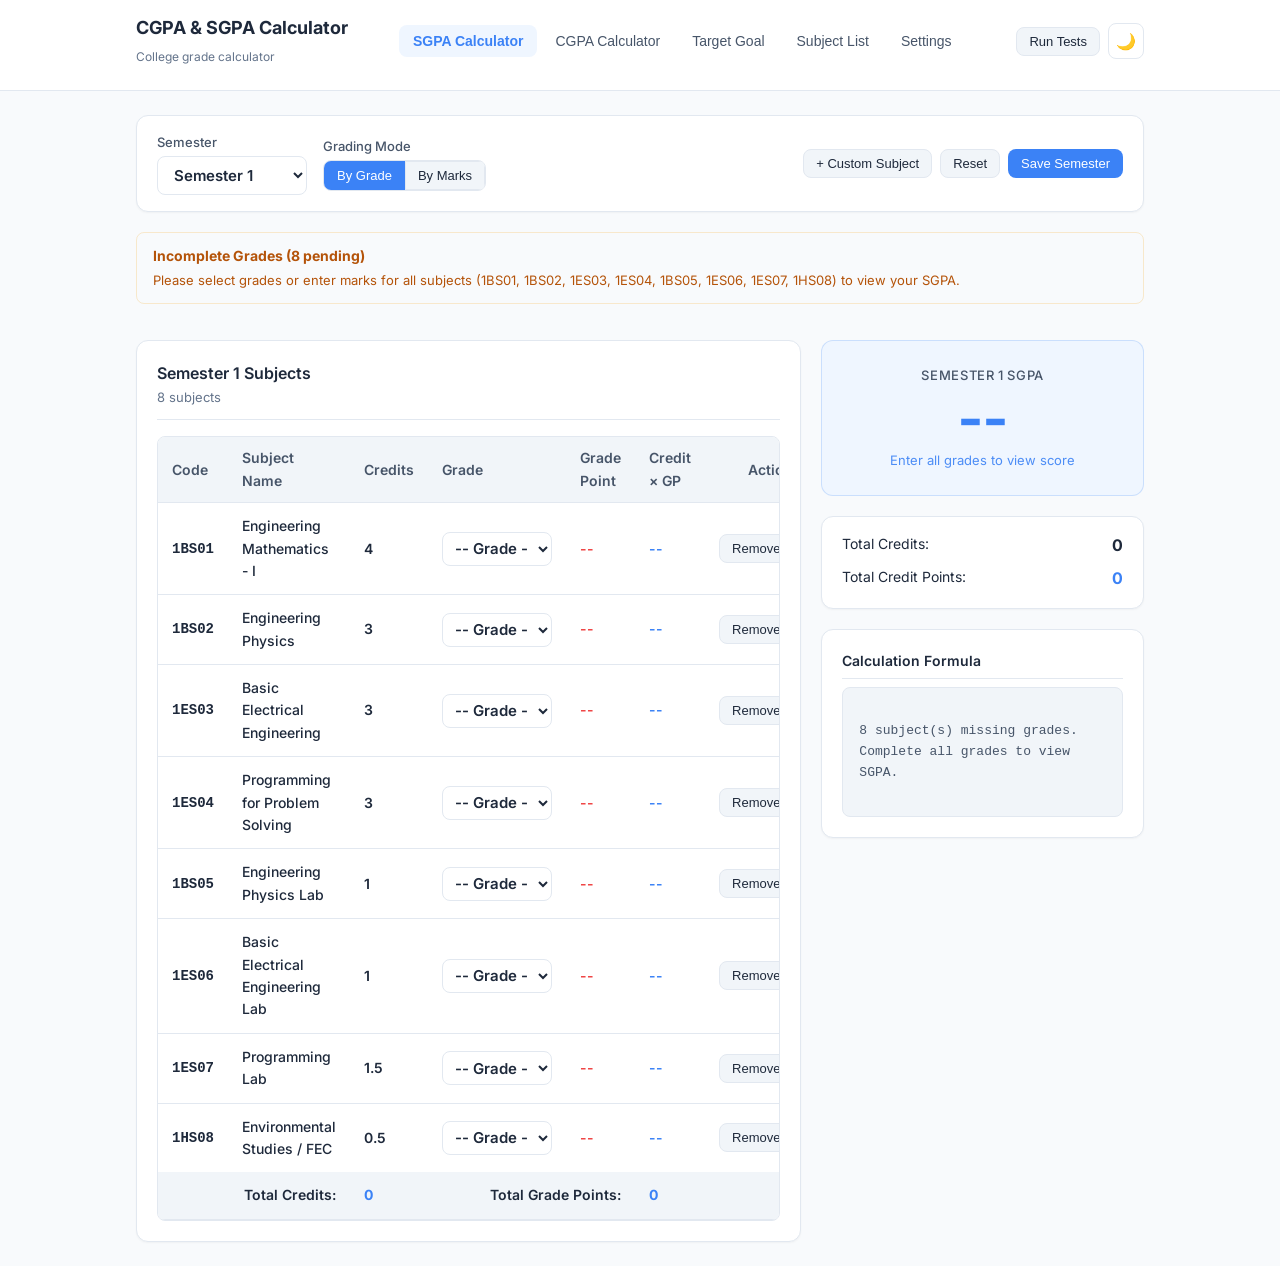
==== index.html @ 7ac9d003 "first commit" ====
<!DOCTYPE html>
<html lang="en">
<head>
  <meta charset="UTF-8">
  <meta name="viewport" content="width=device-width, initial-scale=1.0">
  <title>CGPA & SGPA Calculator — Academic Performance Suite</title>
  <meta name="description" content="Accurate, credit-weighted SGPA and CGPA calculator for college students with custom subjects, marks mapping, and performance analytics.">
  <link rel="stylesheet" href="./css/styles.css">
</head>
<body>

  <!-- Navigation Bar Container -->
  <div id="navbar-root"></div>

  <!-- Main View Container -->
  <main id="main-content-root" class="app-container"></main>

  <!-- Modal Dialog Root -->
  <div id="modal-root"></div>

  <!-- Main App Module -->
  <script type="module" src="./js/app.js"></script>
</body>
</html>
---- css/styles.css ----
/* ==========================================================================
   CGPA & SGPA CALCULATOR — SIMPLE, HUMAN-CENTERED DESIGN SYSTEM
   ========================================================================== */

@import url('https://fonts.googleapis.com/css2?family=Inter:wght@400;500;600;700&display=swap');

:root {
  /* Color Palette - Light Mode (Warm, Soft, Clean) */
  --bg-main: #f8fafc;
  --bg-card: #ffffff;
  --bg-card-subtle: #f1f5f9;
  --bg-hover: #e2e8f0;
  --border-color: #e2e8f0;
  --border-focus: #4f46e5;

  --text-primary: #1e293b;
  --text-secondary: #475569;
  --text-muted: #64748b;
  --text-on-primary: #ffffff;

  --primary: #3b82f6;
  --primary-hover: #2563eb;
  --primary-light: #eff6ff;

  --accent-success: #10b981;
  --accent-success-light: #ecfdf5;
  --accent-warning: #f59e0b;
  --accent-warning-light: #fffbe completed;
  --accent-danger: #ef4444;
  --accent-danger-light: #fef2f2;

  --shadow-sm: 0 1px 2px 0 rgba(0, 0, 0, 0.04);
  --shadow-md: 0 4px 6px -1px rgba(0, 0, 0, 0.05);

  --radius-sm: 0.375rem;
  --radius-md: 0.5rem;
  --radius-lg: 0.75rem;
  --radius-xl: 1rem;

  --font-sans: 'Inter', system-ui, -apple-system, sans-serif;
  --transition: all 0.15s ease;
}

[data-theme="dark"] {
  /* Color Palette - Dark Mode (Soft, Low-Contrast Dark) */
  --bg-main: #0f172a;
  --bg-card: #1e293b;
  --bg-card-subtle: #334155;
  --bg-hover: #475569;
  --border-color: #334155;
  --border-focus: #60a5fa;

  --text-primary: #f8fafc;
  --text-secondary: #cbd5e1;
  --text-muted: #94a3b8;
  --text-on-primary: #ffffff;

  --primary: #3b82f6;
  --primary-hover: #60a5fa;
  --primary-light: rgba(59, 130, 246, 0.15);

  --accent-success: #34d399;
  --accent-success-light: rgba(52, 211, 153, 0.15);
  --accent-warning: #fbbf24;
  --accent-warning-light: rgba(251, 191, 36, 0.15);
  --accent-danger: #f87171;
  --accent-danger-light: rgba(248, 113, 113, 0.15);

  --shadow-sm: 0 1px 2px 0 rgba(0, 0, 0, 0.3);
  --shadow-md: 0 4px 6px -1px rgba(0, 0, 0, 0.3);
}

/* Base Reset */
* {
  box-sizing: border-box;
  margin: 0;
  padding: 0;
  -webkit-tap-highlight-color: transparent;
}

body {
  font-family: var(--font-sans);
  background-color: var(--bg-main);
  color: var(--text-primary);
  line-height: 1.6;
  min-height: 100vh;
  display: flex;
  flex-direction: column;
}

/* Container */
.app-container {
  max-width: 1040px;
  width: 100%;
  margin: 0 auto;
  padding: 1.5rem 1rem;
  flex: 1;
}

/* Header & Navigation */
.navbar {
  background-color: var(--bg-card);
  border-bottom: 1px solid var(--border-color);
  position: sticky;
  top: 0;
  z-index: 100;
}

.nav-container {
  max-width: 1040px;
  margin: 0 auto;
  padding: 0.875rem 1rem;
  display: flex;
  align-items: center;
  justify-content: space-between;
  gap: 1rem;
}

.brand {
  text-decoration: none;
  color: var(--text-primary);
}

.brand-title {
  font-size: 1.125rem;
  font-weight: 700;
  color: var(--text-primary);
}

.brand-subtitle {
  font-size: 0.75rem;
  color: var(--text-muted);
  font-weight: 400;
}

.nav-links {
  display: flex;
  align-items: center;
  gap: 0.25rem;
  list-style: none;
}

.nav-link {
  padding: 0.5rem 0.875rem;
  border-radius: var(--radius-md);
  font-weight: 500;
  font-size: 0.875rem;
  color: var(--text-secondary);
  text-decoration: none;
  transition: var(--transition);
  cursor: pointer;
  border: none;
  background: transparent;
  white-space: nowrap;
}

.nav-link:hover {
  color: var(--text-primary);
  background-color: var(--bg-card-subtle);
}

.nav-link.active {
  color: var(--primary);
  background-color: var(--primary-light);
  font-weight: 600;
}

.nav-actions {
  display: flex;
  align-items: center;
  gap: 0.5rem;
}

/* Buttons */
.btn {
  display: inline-flex;
  align-items: center;
  justify-content: center;
  gap: 0.5rem;
  padding: 0.5rem 1rem;
  font-size: 0.875rem;
  font-weight: 500;
  border-radius: var(--radius-md);
  border: 1px solid transparent;
  cursor: pointer;
  transition: var(--transition);
  text-decoration: none;
  white-space: nowrap;
}

.btn-primary {
  background-color: var(--primary);
  color: var(--text-on-primary);
}

.btn-primary:hover {
  background-color: var(--primary-hover);
}

.btn-secondary {
  background-color: var(--bg-card-subtle);
  border-color: var(--border-color);
  color: var(--text-primary);
}

.btn-secondary:hover {
  background-color: var(--bg-hover);
}

.btn-danger {
  background-color: var(--accent-danger-light);
  color: var(--accent-danger);
}

.btn-danger:hover {
  background-color: var(--accent-danger);
  color: white;
}

.btn-icon {
  width: 2.25rem;
  height: 2.25rem;
  border-radius: var(--radius-md);
  border: 1px solid var(--border-color);
  background-color: var(--bg-card);
  color: var(--text-secondary);
  display: flex;
  align-items: center;
  justify-content: center;
  cursor: pointer;
  font-size: 1rem;
}

.btn-sm {
  padding: 0.375rem 0.75rem;
  font-size: 0.8125rem;
}

/* Cards & Layout */
.grid {
  display: grid;
  gap: 1.25rem;
}

.grid-cols-12 {
  grid-template-columns: repeat(12, minmax(0, 1fr));
}

.col-span-12 { grid-column: span 12 / span 12; }
.col-span-8 { grid-column: span 8 / span 12; }
.col-span-4 { grid-column: span 4 / span 12; }
.col-span-6 { grid-column: span 6 / span 12; }
.col-span-3 { grid-column: span 3 / span 12; }

.card {
  background-color: var(--bg-card);
  border: 1px solid var(--border-color);
  border-radius: var(--radius-lg);
  padding: 1.25rem;
  box-shadow: var(--shadow-sm);
}

.card-header {
  display: flex;
  align-items: center;
  justify-content: space-between;
  margin-bottom: 1rem;
  padding-bottom: 0.75rem;
  border-bottom: 1px solid var(--border-color);
  flex-wrap: wrap;
  gap: 0.5rem;
}

.card-title {
  font-size: 1rem;
  font-weight: 600;
  color: var(--text-primary);
}

.card-subtitle {
  font-size: 0.8125rem;
  color: var(--text-muted);
}

/* Form Controls */
.form-group {
  margin-bottom: 1rem;
}

.form-label {
  display: block;
  font-size: 0.8125rem;
  font-weight: 500;
  color: var(--text-secondary);
  margin-bottom: 0.375rem;
}

.form-control {
  width: 100%;
  padding: 0.5rem 0.75rem;
  font-size: 0.9375rem;
  font-family: inherit;
  color: var(--text-primary);
  background-color: var(--bg-card);
  border: 1px solid var(--border-color);
  border-radius: var(--radius-md);
  outline: none;
}

.form-control:focus {
  border-color: var(--border-focus);
}

select.form-control {
  cursor: pointer;
}

/* Subject Table */
.table-responsive {
  width: 100%;
  overflow-x: auto;
  border-radius: var(--radius-md);
  border: 1px solid var(--border-color);
}

.table {
  width: 100%;
  border-collapse: collapse;
  text-align: left;
  font-size: 0.875rem;
}

.table th {
  background-color: var(--bg-card-subtle);
  color: var(--text-secondary);
  font-weight: 600;
  padding: 0.625rem 0.875rem;
  border-bottom: 1px solid var(--border-color);
}

.table td {
  padding: 0.75rem 0.875rem;
  border-bottom: 1px solid var(--border-color);
  vertical-align: middle;
}

.table tbody tr:last-child td {
  border-bottom: none;
}

.table tfoot tr {
  background-color: var(--bg-card-subtle);
  font-weight: 600;
}

/* Mobile Card View */
.subject-mobile-card {
  display: none;
  background-color: var(--bg-card);
  border: 1px solid var(--border-color);
  border-radius: var(--radius-md);
  padding: 0.875rem;
  margin-bottom: 0.75rem;
}

/* Simple Clean Score Box */
.score-box {
  background-color: var(--primary-light);
  border: 1px solid rgba(59, 130, 246, 0.2);
  color: var(--primary);
  border-radius: var(--radius-lg);
  padding: 1.5rem;
  text-align: center;
}

.score-value {
  font-size: 3.5rem;
  font-weight: 700;
  line-height: 1;
  margin: 0.25rem 0;
}

.score-label {
  font-size: 0.8125rem;
  font-weight: 500;
  text-transform: uppercase;
  letter-spacing: 0.05em;
  color: var(--text-secondary);
}

/* Badges */
.badge {
  display: inline-flex;
  align-items: center;
  padding: 0.125rem 0.5rem;
  border-radius: var(--radius-sm);
  font-size: 0.75rem;
  font-weight: 500;
}

.badge-blue { background-color: var(--primary-light); color: var(--primary); }
.badge-emerald { background-color: var(--accent-success-light); color: var(--accent-success); }
.badge-amber { background-color: var(--accent-warning-light); color: var(--accent-warning); }
.badge-rose { background-color: var(--accent-danger-light); color: var(--accent-danger); }
.badge-slate { background-color: var(--bg-card-subtle); color: var(--text-secondary); }

/* Alerts */
.alert {
  padding: 0.75rem 1rem;
  border-radius: var(--radius-md);
  display: flex;
  align-items: flex-start;
  gap: 0.75rem;
  margin-bottom: 1rem;
  font-size: 0.875rem;
}

.alert-warning {
  background-color: var(--accent-warning-light);
  color: #b45309;
  border: 1px solid rgba(245, 158, 11, 0.2);
}

.alert-info {
  background-color: var(--primary-light);
  color: var(--primary);
  border: 1px solid rgba(59, 130, 246, 0.2);
}

/* Modals */
.modal-overlay {
  position: fixed;
  inset: 0;
  z-index: 200;
  background-color: rgba(0, 0, 0, 0.4);
  display: flex;
  align-items: center;
  justify-content: center;
  padding: 1rem;
  opacity: 0;
  visibility: hidden;
  transition: var(--transition);
}

.modal-overlay.active {
  opacity: 1;
  visibility: visible;
}

.modal-container {
  background-color: var(--bg-card);
  border: 1px solid var(--border-color);
  border-radius: var(--radius-lg);
  max-width: 520px;
  width: 100%;
  max-height: 90vh;
  overflow-y: auto;
}

.modal-header {
  padding: 1rem 1.25rem;
  border-bottom: 1px solid var(--border-color);
  display: flex;
  align-items: center;
  justify-content: space-between;
}

.modal-body {
  padding: 1.25rem;
}

.modal-footer {
  padding: 0.875rem 1.25rem;
  border-top: 1px solid var(--border-color);
  display: flex;
  align-items: center;
  justify-content: flex-end;
  gap: 0.5rem;
  background-color: var(--bg-card-subtle);
}

.formula-box {
  background-color: var(--bg-card-subtle);
  border: 1px solid var(--border-color);
  border-radius: var(--radius-md);
  padding: 0.75rem 1rem;
  font-size: 0.8125rem;
  color: var(--text-secondary);
  font-family: monospace;
  white-space: pre-wrap;
}

/* Navigation Mobile Bar default hidden on desktop */
.nav-mobile-bar {
  display: none;
}

/* Mobile responsive media queries */
@media (max-width: 800px) {
  .col-span-8, .col-span-4, .col-span-6, .col-span-3 {
    grid-column: span 12 / span 12;
  }
}

@media (max-width: 640px) {
  .nav-links {
    display: none;
  }

  .nav-mobile-bar {
    display: flex;
    overflow-x: auto;
    gap: 0.375rem;
    padding: 0.5rem 0;
    margin-bottom: 0.25rem;
  }

  .table-desktop {
    display: none !important;
  }

  .mobile-subjects-list {
    display: block !important;
  }

  .subject-mobile-card {
    display: block !important;
  }
}

/* Print Styles */
@media print {
  .navbar, .nav-actions, .btn, .no-print {
    display: none !important;
  }
  body {
    background-color: white !important;
    color: black !important;
  }
  .card, .table-responsive {
    border: 1px solid #ccc !important;
  }
}
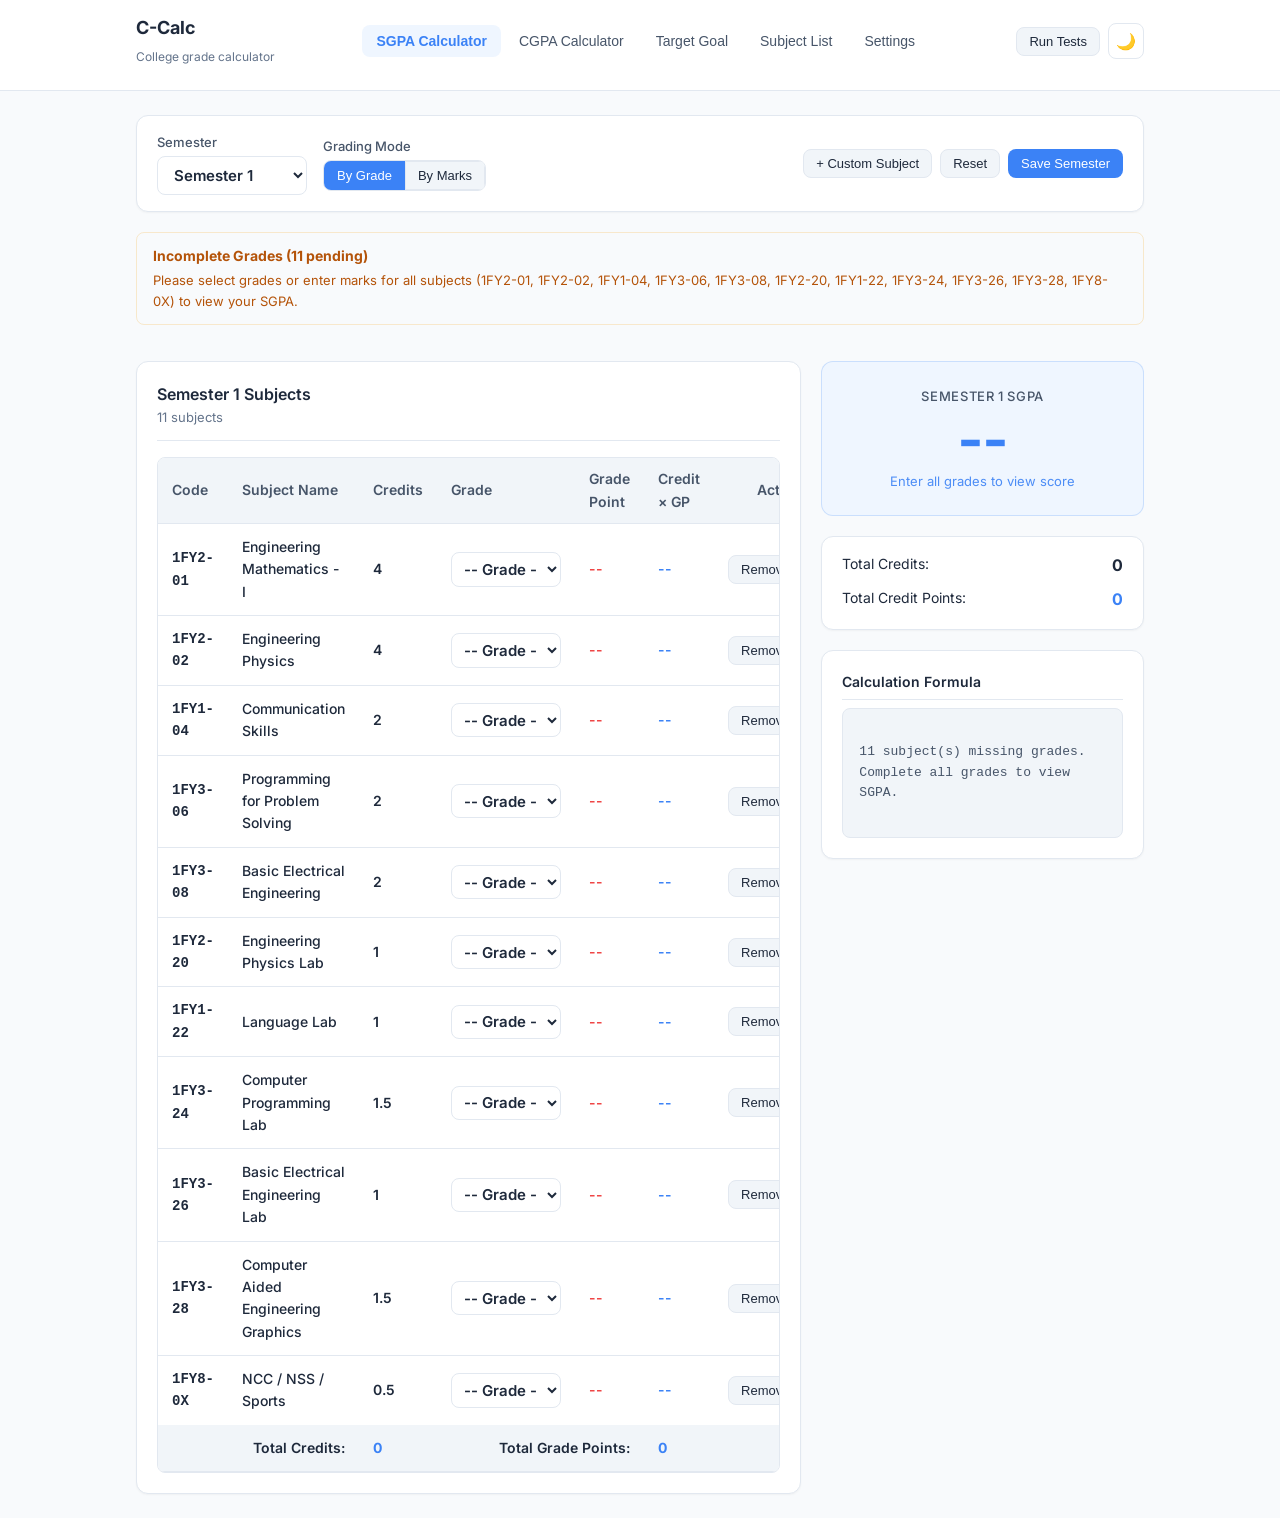
==== commit 8bf74f73: "refactor: update titles and improve subject handling in SGPA calculator" ====
--- a/index.html
+++ b/index.html
@@ -3,7 +3,7 @@
 <head>
   <meta charset="UTF-8">
   <meta name="viewport" content="width=device-width, initial-scale=1.0">
-  <title>CGPA & SGPA Calculator — Academic Performance Suite</title>
+  <title>C-Calc — Academic Performance Suite</title>
   <meta name="description" content="Accurate, credit-weighted SGPA and CGPA calculator for college students with custom subjects, marks mapping, and performance analytics.">
   <link rel="stylesheet" href="./css/styles.css">
 </head>
